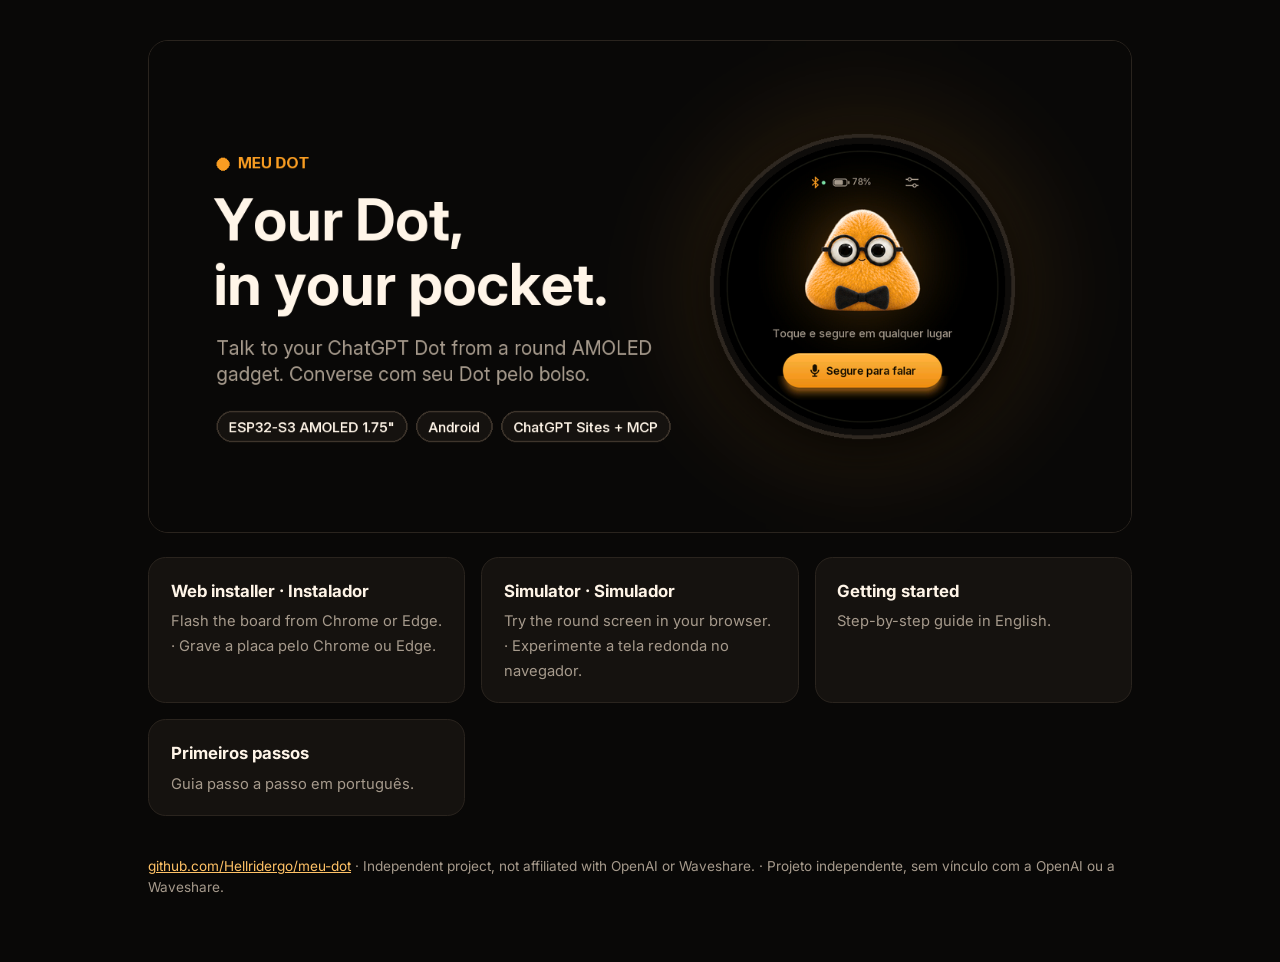
==== docs/index.html @ 173bffd9 "Meu Dot 0.5.4: first public release A pocket companion for a ChatGPT Dot: the Waveshare ESP32-S3-Tou" ====
<!doctype html>
<html lang="en">
<head>
<meta charset="utf-8">
<meta name="viewport" content="width=device-width, initial-scale=1">
<title>Meu Dot</title>
<meta name="description" content="A pocket companion for your ChatGPT Dot: a round AMOLED ESP32-S3 board, an Android app and a bridge on ChatGPT Sites.">
<meta property="og:image" content="img/banner.png">
<link href="https://fonts.googleapis.com/css2?family=Inter:wght@400;600;700&display=swap" rel="stylesheet">
<style>
  :root { --bg:#090807; --surface:#15120f; --line:#2a241e; --ink:#fff5e8; --muted:#a69a8c; --amber:#f99d22; --amber-2:#ffc266; }
  * { box-sizing: border-box; }
  body { margin:0; font-family:Inter, system-ui, sans-serif; color:var(--ink); background:var(--bg); line-height:1.55; }
  main { max-width:64rem; margin:0 auto; padding:2.5rem 1.25rem 4rem; }
  img.hero { width:100%; height:auto; border-radius:1.25rem; border:1px solid var(--line); display:block; }
  .grid { display:grid; grid-template-columns:repeat(auto-fit,minmax(15rem,1fr)); gap:1rem; margin-top:1.5rem; }
  a.card { display:block; text-decoration:none; color:inherit; background:var(--surface); border:1px solid var(--line); border-radius:1.1rem; padding:1.25rem 1.35rem; transition:border-color .15s; }
  a.card:hover, a.card:focus-visible { border-color:var(--amber); outline:none; }
  a.card b { display:block; font-size:1.05rem; margin-bottom:.25rem; }
  a.card span { color:var(--muted); font-size:.92rem; }
  footer { margin-top:2.5rem; color:var(--muted); font-size:.85rem; }
  footer a { color:var(--amber-2); }
</style>
</head>
<body>
<main>
  <img class="hero" src="img/banner.png" alt="Meu Dot — your Dot, in your pocket · seu Dot no bolso">
  <div class="grid">
    <a class="card" href="flasher/"><b>Web installer · Instalador</b><span>Flash the board from Chrome or Edge. · Grave a placa pelo Chrome ou Edge.</span></a>
    <a class="card" href="simulator/"><b>Simulator · Simulador</b><span>Try the round screen in your browser. · Experimente a tela redonda no navegador.</span></a>
    <a class="card" href="https://github.com/Hellridergo/meu-dot/blob/main/docs/en/getting-started.md"><b>Getting started</b><span>Step-by-step guide in English.</span></a>
    <a class="card" href="https://github.com/Hellridergo/meu-dot/blob/main/docs/pt-BR/primeiros-passos.md"><b>Primeiros passos</b><span>Guia passo a passo em português.</span></a>
  </div>
  <footer><a href="https://github.com/Hellridergo/meu-dot">github.com/Hellridergo/meu-dot</a> · Independent project, not affiliated with OpenAI or Waveshare. · Projeto independente, sem vínculo com a OpenAI ou a Waveshare.</footer>
</main>
</body>
</html>
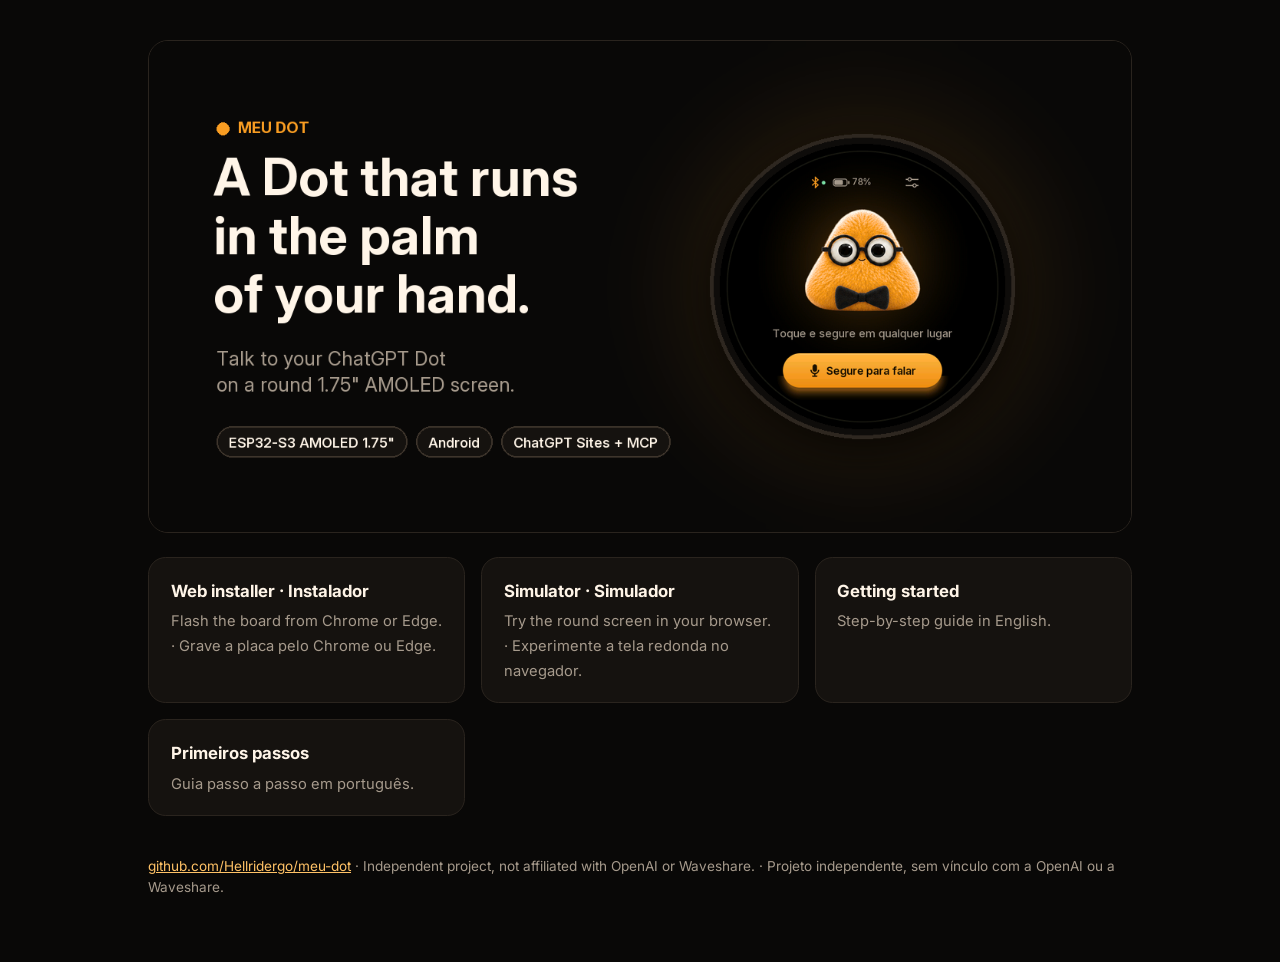
==== commit de046f07: "README: new cover line and self-hosted badges - Cover now reads "A Dot that runs in the palm of your" ====
--- a/docs/index.html
+++ b/docs/index.html
@@ -4,7 +4,7 @@
 <meta charset="utf-8">
 <meta name="viewport" content="width=device-width, initial-scale=1">
 <title>Meu Dot</title>
-<meta name="description" content="A pocket companion for your ChatGPT Dot: a round AMOLED ESP32-S3 board, an Android app and a bridge on ChatGPT Sites.">
+<meta name="description" content="A Dot that runs in the palm of your hand. A companion for your ChatGPT Dot: a round AMOLED ESP32-S3 board, an Android app and a bridge on ChatGPT Sites.">
 <meta property="og:image" content="img/banner.png">
 <link href="https://fonts.googleapis.com/css2?family=Inter:wght@400;600;700&display=swap" rel="stylesheet">
 <style>
@@ -24,7 +24,7 @@
 </head>
 <body>
 <main>
-  <img class="hero" src="img/banner.png" alt="Meu Dot — your Dot, in your pocket · seu Dot no bolso">
+  <img class="hero" src="img/banner.png" alt="Meu Dot — a Dot that runs in the palm of your hand · um Dot que roda na palma da sua mão">
   <div class="grid">
     <a class="card" href="flasher/"><b>Web installer · Instalador</b><span>Flash the board from Chrome or Edge. · Grave a placa pelo Chrome ou Edge.</span></a>
     <a class="card" href="simulator/"><b>Simulator · Simulador</b><span>Try the round screen in your browser. · Experimente a tela redonda no navegador.</span></a>
